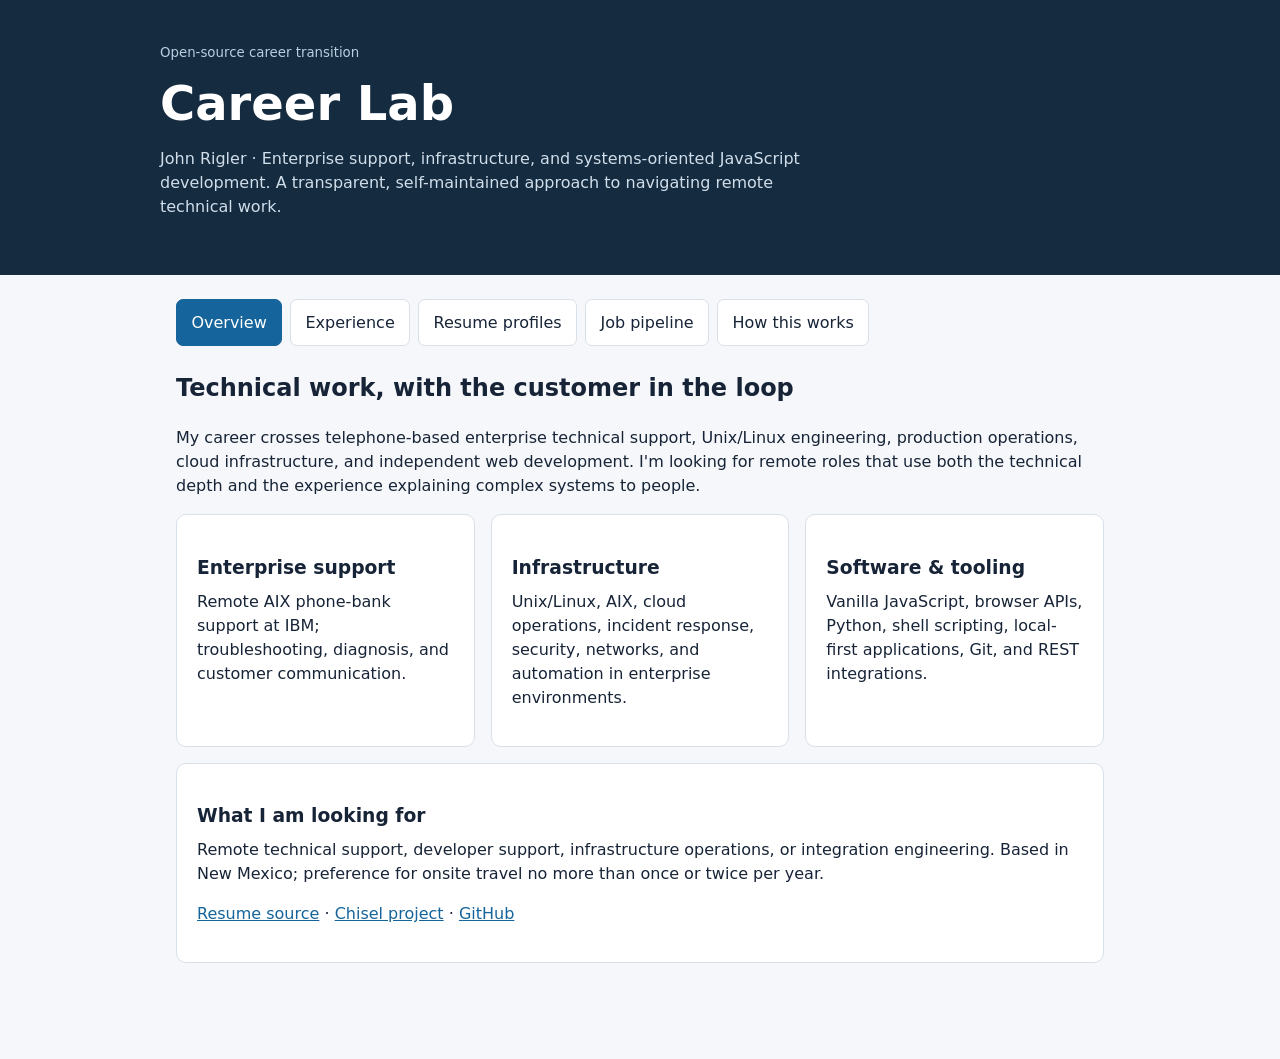
==== career/index.html @ 7d87a3d7 "Build portable vanilla JS career dashboard with private local job pipeline" ====
<!doctype html>
<html lang="en"><head><meta charset="utf-8"><meta name="viewport" content="width=device-width,initial-scale=1">
<title>Career Lab | John Rigler</title>
<style>
:root{font-family:system-ui,-apple-system,sans-serif;color-scheme:light;--ink:#172437;--muted:#586779;--bg:#f5f7fa;--line:#d8e0e9;--accent:#15649b}*{box-sizing:border-box}body{margin:0;background:var(--bg);color:var(--ink);line-height:1.5}header{padding:2.5rem max(1rem,calc((100vw - 960px)/2));background:#152b40;color:white}header p{max-width:650px;color:#d0deea}h1{font-size:clamp(2rem,5vw,3rem);margin:.2rem 0}main{max-width:960px;margin:auto;padding:1.5rem 1rem 5rem}nav{display:flex;flex-wrap:wrap;gap:.5rem;margin-bottom:1.5rem}button,.button{background:white;border:1px solid var(--line);border-radius:7px;padding:.65rem .9rem;color:var(--ink);font:inherit;cursor:pointer}button.active,button.primary{background:var(--accent);color:white;border-color:var(--accent)}a{color:var(--accent)}section[hidden]{display:none}article,.panel{background:white;border:1px solid var(--line);border-radius:10px;padding:1.25rem;margin:1rem 0}h2{margin-top:0}h3{margin-bottom:.25rem}p{margin:.5rem 0 1rem}.muted,small{color:var(--muted)}.grid{display:grid;grid-template-columns:repeat(auto-fit,minmax(240px,1fr));gap:1rem}.grid article{margin:0}label{display:block;font-weight:600;margin:.75rem 0 .25rem}input,select,textarea{font:inherit;width:100%;border:1px solid #b7c5d2;padding:.65rem;border-radius:6px;background:white}textarea{min-height:85px}.actions{display:flex;gap:.5rem;flex-wrap:wrap;margin-top:1rem}.job{display:flex;justify-content:space-between;align-items:start;gap:1rem}.job h3{margin-top:0;overflow-wrap:anywhere}.badge{color:#36506b;background:#eaf1f7;border-radius:50px;padding:.2rem .6rem;font-size:.8rem;white-space:nowrap}.notice{border-left:4px solid #97701c;padding:.7rem 1rem;background:#fff8e7}ul{padding-left:1.3rem}@media print{header,nav,.no-print,#pipeline,#process{display:none!important}main{padding:0}article{break-inside:avoid;border:0;padding:.4rem 0}}
</style></head><body>
<header><small style="color:#b9cedf">Open-source career transition</small><h1>Career Lab</h1><p>John Rigler · Enterprise support, infrastructure, and systems-oriented JavaScript development. A transparent, self-maintained approach to navigating remote technical work.</p></header>
<main>
<nav aria-label="Sections"><button class="active" data-tab="overview">Overview</button><button data-tab="experience">Experience</button><button data-tab="profiles">Resume profiles</button><button data-tab="pipeline">Job pipeline</button><button data-tab="process">How this works</button></nav>
<section id="overview"><h2>Technical work, with the customer in the loop</h2><p>My career crosses telephone-based enterprise technical support, Unix/Linux engineering, production operations, cloud infrastructure, and independent web development. I'm looking for remote roles that use both the technical depth and the experience explaining complex systems to people.</p><div class="grid"><article><h3>Enterprise support</h3><p>Remote AIX phone-bank support at IBM; troubleshooting, diagnosis, and customer communication.</p></article><article><h3>Infrastructure</h3><p>Unix/Linux, AIX, cloud operations, incident response, security, networks, and automation in enterprise environments.</p></article><article><h3>Software & tooling</h3><p>Vanilla JavaScript, browser APIs, Python, shell scripting, local-first applications, Git, and REST integrations.</p></article></div><article><h3>What I am looking for</h3><p>Remote technical support, developer support, infrastructure operations, or integration engineering. Based in New Mexico; preference for onsite travel no more than once or twice per year.</p><p><a href="https://github.com/johnrigler/resume">Resume source</a> · <a href="https://github.com/johnrigler/chisel">Chisel project</a> · <a href="https://github.com/johnrigler">GitHub</a></p></article></section>
<section id="experience" hidden><h2>Selected experience</h2><article><h3>Acoma Business Enterprises · 2025–present</h3><p>Cashier / food service. Current customer-facing employment in the Pueblo of Acoma, New Mexico.</p></article><article><h3>Chisel / Ledger Liberty · 2024–present</h3><p>Independent, browser-first JavaScript systems, APIs, cryptographic transaction tooling, and local-first deployment research.</p></article><article><h3>Total Ancillary · 2022–2024</h3><p>Contract technology architecture and cloud deployment in healthcare technology.</p></article><article><h3>Coinbase · 2021–2022</h3><p>Site reliability and back-end infrastructure work supporting deployment and production operations.</p></article><article><h3>IBM and IBM SoftLayer · earlier roles</h3><p>Remote telephone-bank AIX technical support; Unix engineering, cloud infrastructure, production support, security and automation.</p><p class="muted">This is a selective public overview, not a complete employment chronology. Full factual dates are available on appropriate application forms.</p></article></section>
<section id="profiles" hidden><h2>Resume profiles</h2><p class="muted">Different summaries of the same factual experience. These are positioning drafts, not fabricated titles or employment dates.</p><div class="grid"><article><h3>Enterprise Support</h3><p>Technical escalation, remote AIX phone support, customer communication, root cause analysis, Linux, APIs, and operations.</p><button class="copy" data-profile="support">Copy summary</button></article><article><h3>Infrastructure / DevOps</h3><p>Linux/AIX, cloud, security, incident response, automation, production reliability and integration.</p><button class="copy" data-profile="infra">Copy summary</button></article><article><h3>Customer Service</h3><p>Current customer-facing employment, remote technical phone support, calm troubleshooting and documentation.</p><button class="copy" data-profile="service">Copy summary</button></article></div><div class="actions no-print"><button onclick="window.print()">Print current page</button><a href="https://github.com/johnrigler/resume/tree/master/career">View source and scorecard</a></div></section>
<section id="pipeline" hidden><h2>Private job pipeline</h2><p class="notice"><strong>Stored only in this browser.</strong> Job entries are not uploaded to GitHub or any server. Export JSON regularly to preserve your records, especially if you change devices. This is not encrypted storage. Do not enter personal or sensitive information.</p>
<form id="job-form" class="panel"><div class="grid"><div><label for="company">Company</label><input id="company" required maxlength="100"></div><div><label for="role">Role</label><input id="role" required maxlength="140"></div><div><label for="url">Job URL</label><input id="url" type="url" placeholder="https://..."></div><div><label for="status">Status</label><select id="status"><option>Researching</option><option>Ready</option><option>Applied</option><option>Interview</option><option>Offer</option><option>Closed</option></select></div><div><label for="travel">Travel / remote restrictions</label><input id="travel" placeholder="Unknown"></div><div><label for="pay">Base pay</label><input id="pay" placeholder="Unknown"></div></div><label for="notes">Next action / notes (non-sensitive)</label><textarea id="notes"></textarea><div class="actions"><button class="primary" type="submit">Save opportunity</button><button type="reset">Clear form</button></div></form>
<div class="actions no-print"><button id="export">Export JSON</button><button id="import">Import JSON</button><input id="import-file" type="file" accept="application/json,.json" hidden></div><div id="jobs" aria-live="polite"></div></section>
<section id="process" hidden><h2>Why the process is public</h2><p>After years in large enterprise infrastructure and subsequent independent development, I wanted a structured way to return to remote technical employment. Instead of treating each posting as an isolated form, I built a small system for assessing roles, selecting truthful career evidence, and tracking next actions.</p><article><h3>Design principles</h3><ul><li>Static HTML, CSS, and vanilla JavaScript; no Node or backend required.</li><li>Public case study and experience summaries are deliberately separate from private job records.</li><li>Browser-only pipeline with explicit JSON export/import; no telemetry or accounts.</li><li>Readable source, portable files, and no vendor-specific build system.</li><li>GitHub Issues can track public development tasks, not private recruiting conversations.</li></ul></article><p>This project is itself a demonstration of applied troubleshooting, information architecture, and lightweight software design. <a href="https://github.com/johnrigler/resume/tree/master/career">Inspect the source and workflow</a>.</p></section>
</main><script>
'use strict';
const $=id=>document.getElementById(id), key='career-lab-jobs-v1';
const summaries={support:'Enterprise technical support engineer with remote telephone-based AIX support at IBM, production troubleshooting, Linux/Unix and cloud experience, and current customer-facing employment. Comfortable diagnosing complex systems and communicating technical findings clearly.',infra:'Infrastructure and production operations engineer experienced with AIX, Linux, cloud platforms, networking, security remediation, automation, CI/CD, incident response, and JavaScript/Python tooling.',service:'Customer-facing employee with remote telephone-based enterprise technical support experience, technical troubleshooting background, and current cashier/food-service responsibilities. Interested in reliable remote service and support work.'};
document.querySelectorAll('[data-tab]').forEach(btn=>btn.addEventListener('click',()=>{document.querySelectorAll('[data-tab]').forEach(b=>b.classList.toggle('active',b===btn));document.querySelectorAll('main section').forEach(s=>s.hidden=s.id!==btn.dataset.tab);}));
document.querySelectorAll('.copy').forEach(b=>b.addEventListener('click',async()=>{try{await navigator.clipboard.writeText(summaries[b.dataset.profile]);b.textContent='Copied';}catch{prompt('Copy summary',summaries[b.dataset.profile]);}}));
let entries=[];try{const saved=JSON.parse(localStorage.getItem(key)||'[]');if(Array.isArray(saved))entries=saved;}catch{}
function persist(){localStorage.setItem(key,JSON.stringify(entries));render();}
function safeUrl(url){try{const u=new URL(url);return ['https:','http:'].includes(u.protocol)?u.href:null;}catch{return null;}}
function render(){const root=$('jobs');root.replaceChildren();if(!entries.length){const p=document.createElement('p');p.className='muted';p.textContent='No saved opportunities yet.';root.append(p);}entries.forEach(item=>{const article=document.createElement('article');article.className='job';const info=document.createElement('div'),h=document.createElement('h3');h.textContent=item.company+' · '+item.role;info.append(h);const p=document.createElement('p');p.textContent=[item.pay,item.travel,item.notes].filter(Boolean).join(' | ');info.append(p);if(safeUrl(item.url)){const link=document.createElement('a');link.href=safeUrl(item.url);link.target='_blank';link.rel='noopener noreferrer';link.textContent='Open posting';info.append(link);}const side=document.createElement('div'),status=document.createElement('span');status.className='badge';status.textContent=item.status;const del=document.createElement('button');del.textContent='Delete';del.style.display='block';del.style.marginTop='.5rem';del.addEventListener('click',()=>{if(confirm('Delete this local opportunity?')){entries=entries.filter(x=>x.id!==item.id);persist();}});side.append(status,del);article.append(info,side);root.append(article);});}
$('job-form').addEventListener('submit',ev=>{ev.preventDefault();const val=id=>$(id).value.trim();entries.unshift({id:crypto.randomUUID?crypto.randomUUID():String(Date.now())+String(Math.random()),company:val('company'),role:val('role'),url:val('url'),status:val('status'),travel:val('travel'),pay:val('pay'),notes:val('notes')});persist();ev.target.reset();});
$('export').addEventListener('click',()=>{const blob=new Blob([JSON.stringify({version:1,exportedAt:new Date().toISOString(),jobs:entries},null,2)],{type:'application/json'}),a=document.createElement('a'),url=URL.createObjectURL(blob);a.href=url;a.download='career-jobs.json';a.click();setTimeout(()=>URL.revokeObjectURL(url),1000);});
$('import').addEventListener('click',()=>$('import-file').click());
$('import-file').addEventListener('change',async ev=>{const file=ev.target.files[0];if(!file)return;try{const parsed=JSON.parse(await file.text());if(parsed.version!==1||!Array.isArray(parsed.jobs)||parsed.jobs.length>2000)throw Error('Invalid export');const sanitized=parsed.jobs.map(x=>({id:String(x.id||Math.random()),company:String(x.company||'').slice(0,100),role:String(x.role||'').slice(0,140),url:String(x.url||'').slice(0,2048),status:['Researching','Ready','Applied','Interview','Offer','Closed'].includes(x.status)?x.status:'Researching',travel:String(x.travel||'').slice(0,500),pay:String(x.pay||'').slice(0,200),notes:String(x.notes||'').slice(0,4000)}));if(confirm('Replace your current local pipeline with '+sanitized.length+' imported entries?')){entries=sanitized;persist();}}catch(e){alert('Could not import: '+e.message);}ev.target.value='';});render();
</script></body></html>
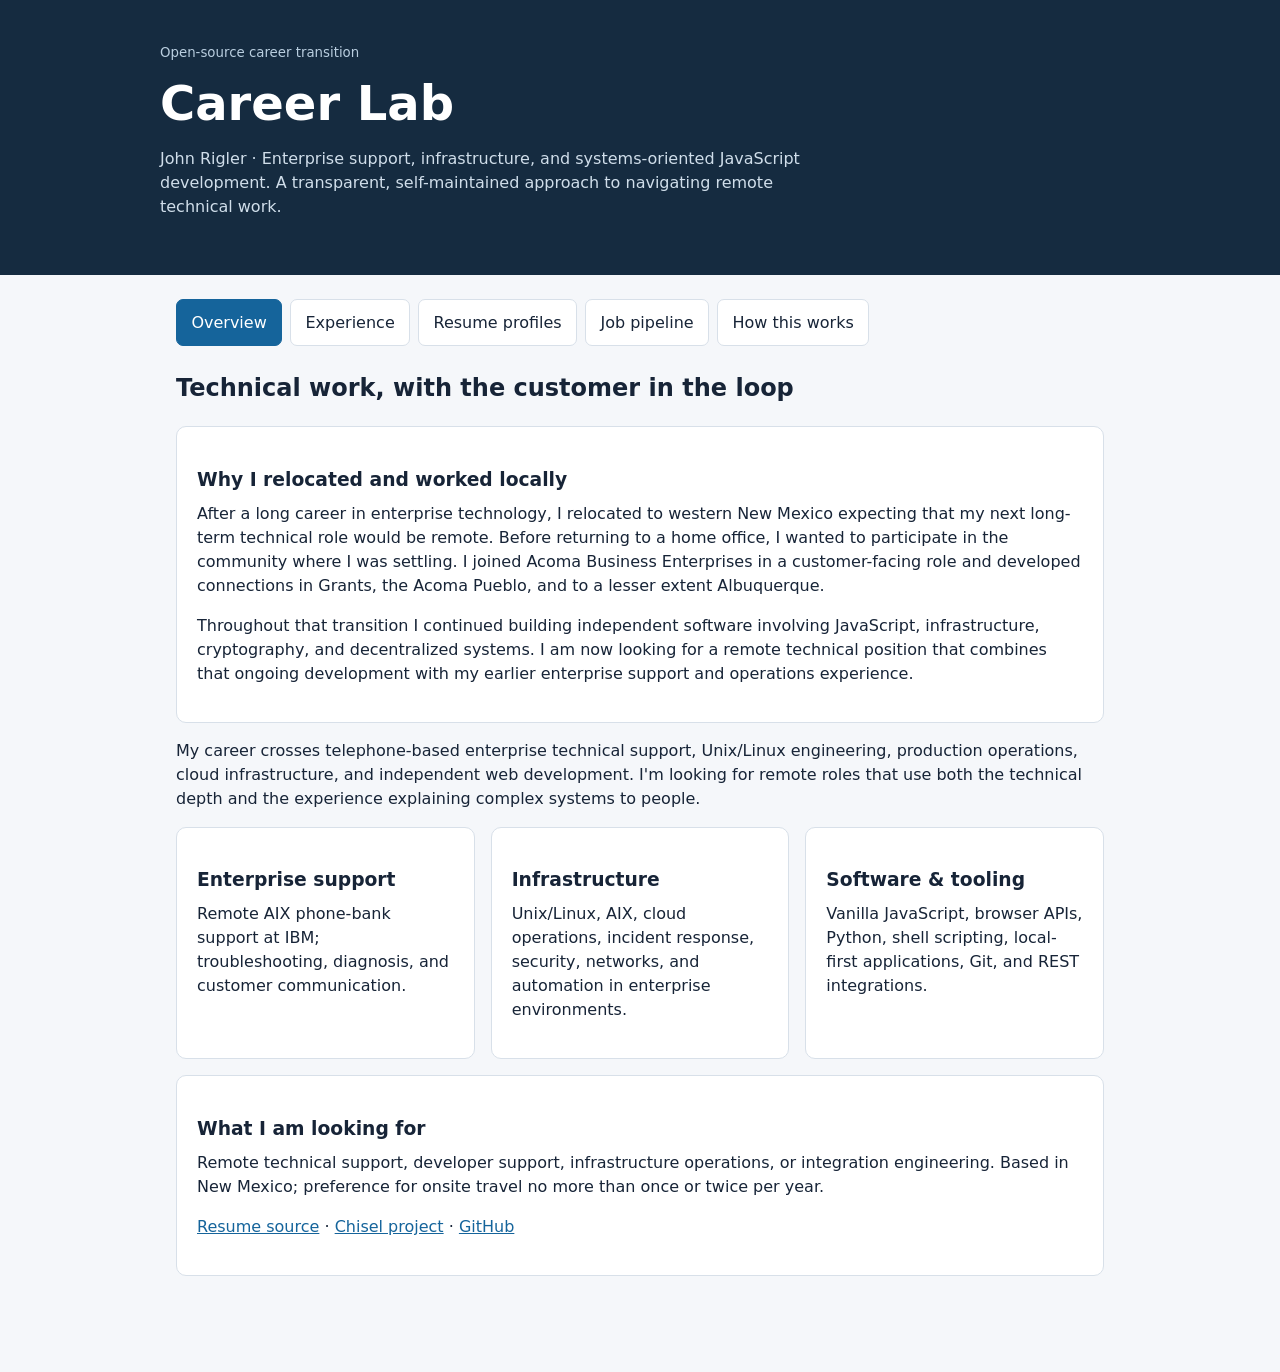
==== commit 918a0992: "Tell relocation and community connection story through Acoma work" ====
--- a/career/index.html
+++ b/career/index.html
@@ -7,7 +7,7 @@
 <header><small style="color:#b9cedf">Open-source career transition</small><h1>Career Lab</h1><p>John Rigler · Enterprise support, infrastructure, and systems-oriented JavaScript development. A transparent, self-maintained approach to navigating remote technical work.</p></header>
 <main>
 <nav aria-label="Sections"><button class="active" data-tab="overview">Overview</button><button data-tab="experience">Experience</button><button data-tab="profiles">Resume profiles</button><button data-tab="pipeline">Job pipeline</button><button data-tab="process">How this works</button></nav>
-<section id="overview"><h2>Technical work, with the customer in the loop</h2><p>My career crosses telephone-based enterprise technical support, Unix/Linux engineering, production operations, cloud infrastructure, and independent web development. I'm looking for remote roles that use both the technical depth and the experience explaining complex systems to people.</p><div class="grid"><article><h3>Enterprise support</h3><p>Remote AIX phone-bank support at IBM; troubleshooting, diagnosis, and customer communication.</p></article><article><h3>Infrastructure</h3><p>Unix/Linux, AIX, cloud operations, incident response, security, networks, and automation in enterprise environments.</p></article><article><h3>Software & tooling</h3><p>Vanilla JavaScript, browser APIs, Python, shell scripting, local-first applications, Git, and REST integrations.</p></article></div><article><h3>What I am looking for</h3><p>Remote technical support, developer support, infrastructure operations, or integration engineering. Based in New Mexico; preference for onsite travel no more than once or twice per year.</p><p><a href="https://github.com/johnrigler/resume">Resume source</a> · <a href="https://github.com/johnrigler/chisel">Chisel project</a> · <a href="https://github.com/johnrigler">GitHub</a></p></article></section>
+<section id="overview"><h2>Technical work, with the customer in the loop</h2><article><h3>Why I relocated and worked locally</h3><p>After a long career in enterprise technology, I relocated to western New Mexico expecting that my next long-term technical role would be remote. Before returning to a home office, I wanted to participate in the community where I was settling. I joined Acoma Business Enterprises in a customer-facing role and developed connections in Grants, the Acoma Pueblo, and to a lesser extent Albuquerque.</p><p>Throughout that transition I continued building independent software involving JavaScript, infrastructure, cryptography, and decentralized systems. I am now looking for a remote technical position that combines that ongoing development with my earlier enterprise support and operations experience.</p></article><p>My career crosses telephone-based enterprise technical support, Unix/Linux engineering, production operations, cloud infrastructure, and independent web development. I'm looking for remote roles that use both the technical depth and the experience explaining complex systems to people.</p><div class="grid"><article><h3>Enterprise support</h3><p>Remote AIX phone-bank support at IBM; troubleshooting, diagnosis, and customer communication.</p></article><article><h3>Infrastructure</h3><p>Unix/Linux, AIX, cloud operations, incident response, security, networks, and automation in enterprise environments.</p></article><article><h3>Software & tooling</h3><p>Vanilla JavaScript, browser APIs, Python, shell scripting, local-first applications, Git, and REST integrations.</p></article></div><article><h3>What I am looking for</h3><p>Remote technical support, developer support, infrastructure operations, or integration engineering. Based in New Mexico; preference for onsite travel no more than once or twice per year.</p><p><a href="https://github.com/johnrigler/resume">Resume source</a> · <a href="https://github.com/johnrigler/chisel">Chisel project</a> · <a href="https://github.com/johnrigler">GitHub</a></p></article></section>
 <section id="experience" hidden><h2>Selected experience</h2><article><h3>Acoma Business Enterprises · 2025–present</h3><p>Cashier / food service. Current customer-facing employment in the Pueblo of Acoma, New Mexico.</p></article><article><h3>Chisel / Ledger Liberty · 2024–present</h3><p>Independent, browser-first JavaScript systems, APIs, cryptographic transaction tooling, and local-first deployment research.</p></article><article><h3>Total Ancillary · 2022–2024</h3><p>Contract technology architecture and cloud deployment in healthcare technology.</p></article><article><h3>Coinbase · 2021–2022</h3><p>Site reliability and back-end infrastructure work supporting deployment and production operations.</p></article><article><h3>IBM and IBM SoftLayer · earlier roles</h3><p>Remote telephone-bank AIX technical support; Unix engineering, cloud infrastructure, production support, security and automation.</p><p class="muted">This is a selective public overview, not a complete employment chronology. Full factual dates are available on appropriate application forms.</p></article></section>
 <section id="profiles" hidden><h2>Resume profiles</h2><p class="muted">Different summaries of the same factual experience. These are positioning drafts, not fabricated titles or employment dates.</p><div class="grid"><article><h3>Enterprise Support</h3><p>Technical escalation, remote AIX phone support, customer communication, root cause analysis, Linux, APIs, and operations.</p><button class="copy" data-profile="support">Copy summary</button></article><article><h3>Infrastructure / DevOps</h3><p>Linux/AIX, cloud, security, incident response, automation, production reliability and integration.</p><button class="copy" data-profile="infra">Copy summary</button></article><article><h3>Customer Service</h3><p>Current customer-facing employment, remote technical phone support, calm troubleshooting and documentation.</p><button class="copy" data-profile="service">Copy summary</button></article></div><div class="actions no-print"><button onclick="window.print()">Print current page</button><a href="https://github.com/johnrigler/resume/tree/master/career">View source and scorecard</a></div></section>
 <section id="pipeline" hidden><h2>Private job pipeline</h2><p class="notice"><strong>Stored only in this browser.</strong> Job entries are not uploaded to GitHub or any server. Export JSON regularly to preserve your records, especially if you change devices. This is not encrypted storage. Do not enter personal or sensitive information.</p>
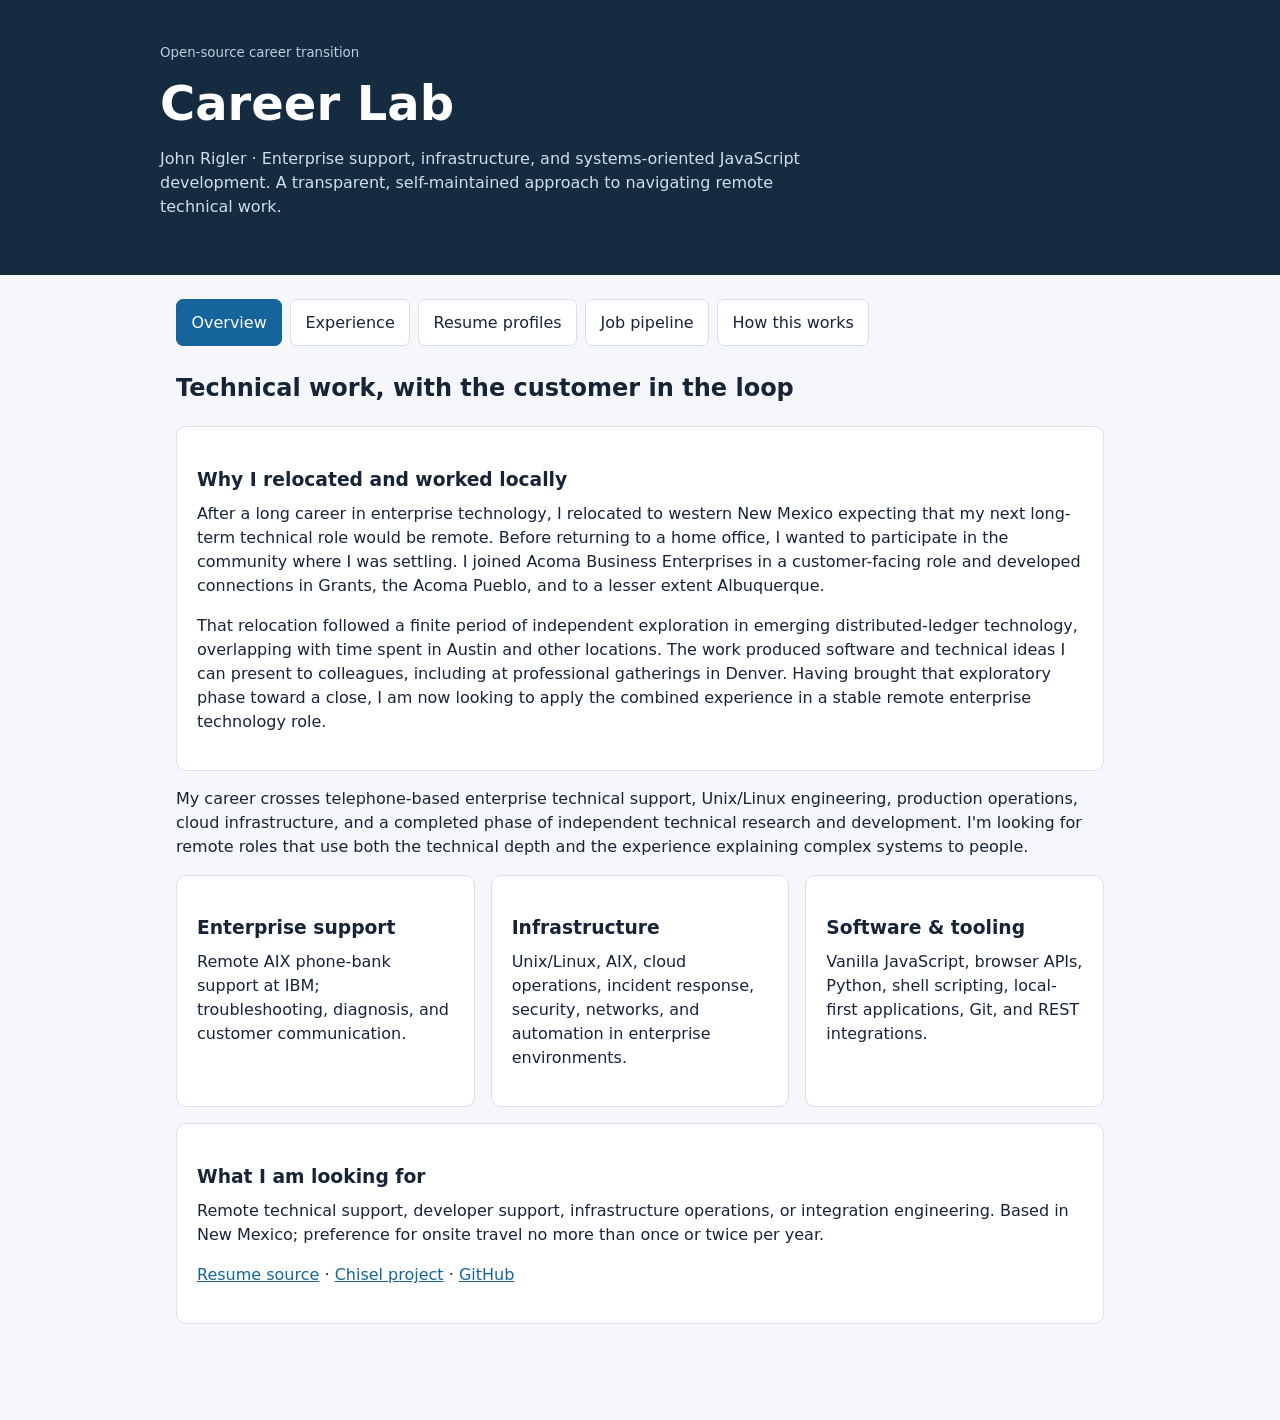
==== commit 12f70a5a: "Describe finite independent research phase and geographic transition" ====
--- a/career/index.html
+++ b/career/index.html
@@ -7,13 +7,13 @@
 <header><small style="color:#b9cedf">Open-source career transition</small><h1>Career Lab</h1><p>John Rigler · Enterprise support, infrastructure, and systems-oriented JavaScript development. A transparent, self-maintained approach to navigating remote technical work.</p></header>
 <main>
 <nav aria-label="Sections"><button class="active" data-tab="overview">Overview</button><button data-tab="experience">Experience</button><button data-tab="profiles">Resume profiles</button><button data-tab="pipeline">Job pipeline</button><button data-tab="process">How this works</button></nav>
-<section id="overview"><h2>Technical work, with the customer in the loop</h2><article><h3>Why I relocated and worked locally</h3><p>After a long career in enterprise technology, I relocated to western New Mexico expecting that my next long-term technical role would be remote. Before returning to a home office, I wanted to participate in the community where I was settling. I joined Acoma Business Enterprises in a customer-facing role and developed connections in Grants, the Acoma Pueblo, and to a lesser extent Albuquerque.</p><p>Throughout that transition I continued building independent software involving JavaScript, infrastructure, cryptography, and decentralized systems. I am now looking for a remote technical position that combines that ongoing development with my earlier enterprise support and operations experience.</p></article><p>My career crosses telephone-based enterprise technical support, Unix/Linux engineering, production operations, cloud infrastructure, and independent web development. I'm looking for remote roles that use both the technical depth and the experience explaining complex systems to people.</p><div class="grid"><article><h3>Enterprise support</h3><p>Remote AIX phone-bank support at IBM; troubleshooting, diagnosis, and customer communication.</p></article><article><h3>Infrastructure</h3><p>Unix/Linux, AIX, cloud operations, incident response, security, networks, and automation in enterprise environments.</p></article><article><h3>Software & tooling</h3><p>Vanilla JavaScript, browser APIs, Python, shell scripting, local-first applications, Git, and REST integrations.</p></article></div><article><h3>What I am looking for</h3><p>Remote technical support, developer support, infrastructure operations, or integration engineering. Based in New Mexico; preference for onsite travel no more than once or twice per year.</p><p><a href="https://github.com/johnrigler/resume">Resume source</a> · <a href="https://github.com/johnrigler/chisel">Chisel project</a> · <a href="https://github.com/johnrigler">GitHub</a></p></article></section>
-<section id="experience" hidden><h2>Selected experience</h2><article><h3>Acoma Business Enterprises · 2025–present</h3><p>Cashier / food service. Current customer-facing employment in the Pueblo of Acoma, New Mexico.</p></article><article><h3>Chisel / Ledger Liberty · 2024–present</h3><p>Independent, browser-first JavaScript systems, APIs, cryptographic transaction tooling, and local-first deployment research.</p></article><article><h3>Total Ancillary · 2022–2024</h3><p>Contract technology architecture and cloud deployment in healthcare technology.</p></article><article><h3>Coinbase · 2021–2022</h3><p>Site reliability and back-end infrastructure work supporting deployment and production operations.</p></article><article><h3>IBM and IBM SoftLayer · earlier roles</h3><p>Remote telephone-bank AIX technical support; Unix engineering, cloud infrastructure, production support, security and automation.</p><p class="muted">This is a selective public overview, not a complete employment chronology. Full factual dates are available on appropriate application forms.</p></article></section>
+<section id="overview"><h2>Technical work, with the customer in the loop</h2><article><h3>Why I relocated and worked locally</h3><p>After a long career in enterprise technology, I relocated to western New Mexico expecting that my next long-term technical role would be remote. Before returning to a home office, I wanted to participate in the community where I was settling. I joined Acoma Business Enterprises in a customer-facing role and developed connections in Grants, the Acoma Pueblo, and to a lesser extent Albuquerque.</p><p>That relocation followed a finite period of independent exploration in emerging distributed-ledger technology, overlapping with time spent in Austin and other locations. The work produced software and technical ideas I can present to colleagues, including at professional gatherings in Denver. Having brought that exploratory phase toward a close, I am now looking to apply the combined experience in a stable remote enterprise technology role.</p></article><p>My career crosses telephone-based enterprise technical support, Unix/Linux engineering, production operations, cloud infrastructure, and a completed phase of independent technical research and development. I'm looking for remote roles that use both the technical depth and the experience explaining complex systems to people.</p><div class="grid"><article><h3>Enterprise support</h3><p>Remote AIX phone-bank support at IBM; troubleshooting, diagnosis, and customer communication.</p></article><article><h3>Infrastructure</h3><p>Unix/Linux, AIX, cloud operations, incident response, security, networks, and automation in enterprise environments.</p></article><article><h3>Software & tooling</h3><p>Vanilla JavaScript, browser APIs, Python, shell scripting, local-first applications, Git, and REST integrations.</p></article></div><article><h3>What I am looking for</h3><p>Remote technical support, developer support, infrastructure operations, or integration engineering. Based in New Mexico; preference for onsite travel no more than once or twice per year.</p><p><a href="https://github.com/johnrigler/resume">Resume source</a> · <a href="https://github.com/johnrigler/chisel">Chisel project</a> · <a href="https://github.com/johnrigler">GitHub</a></p></article></section>
+<section id="experience" hidden><h2>Selected experience</h2><article><h3>Acoma Business Enterprises · 2025–present</h3><p>Cashier / food service. Current customer-facing employment in the Pueblo of Acoma, New Mexico.</p></article><article><h3>Chisel / Ledger Liberty · Independent research phase</h3><p>Browser-first JavaScript systems, APIs, cryptographic transaction tooling, and local-first deployment research. The principal exploratory development phase has drawn to a close; the work remains available for demonstration and technical discussion.</p></article><article><h3>Total Ancillary · 2022–2024</h3><p>Contract technology architecture and cloud deployment in healthcare technology.</p></article><article><h3>Coinbase · 2021–2022</h3><p>Site reliability and back-end infrastructure work supporting deployment and production operations.</p></article><article><h3>IBM and IBM SoftLayer · earlier roles</h3><p>Remote telephone-bank AIX technical support; Unix engineering, cloud infrastructure, production support, security and automation.</p><p class="muted">This is a selective public overview, not a complete employment chronology. Full factual dates are available on appropriate application forms.</p></article></section>
 <section id="profiles" hidden><h2>Resume profiles</h2><p class="muted">Different summaries of the same factual experience. These are positioning drafts, not fabricated titles or employment dates.</p><div class="grid"><article><h3>Enterprise Support</h3><p>Technical escalation, remote AIX phone support, customer communication, root cause analysis, Linux, APIs, and operations.</p><button class="copy" data-profile="support">Copy summary</button></article><article><h3>Infrastructure / DevOps</h3><p>Linux/AIX, cloud, security, incident response, automation, production reliability and integration.</p><button class="copy" data-profile="infra">Copy summary</button></article><article><h3>Customer Service</h3><p>Current customer-facing employment, remote technical phone support, calm troubleshooting and documentation.</p><button class="copy" data-profile="service">Copy summary</button></article></div><div class="actions no-print"><button onclick="window.print()">Print current page</button><a href="https://github.com/johnrigler/resume/tree/master/career">View source and scorecard</a></div></section>
 <section id="pipeline" hidden><h2>Private job pipeline</h2><p class="notice"><strong>Stored only in this browser.</strong> Job entries are not uploaded to GitHub or any server. Export JSON regularly to preserve your records, especially if you change devices. This is not encrypted storage. Do not enter personal or sensitive information.</p>
 <form id="job-form" class="panel"><div class="grid"><div><label for="company">Company</label><input id="company" required maxlength="100"></div><div><label for="role">Role</label><input id="role" required maxlength="140"></div><div><label for="url">Job URL</label><input id="url" type="url" placeholder="https://..."></div><div><label for="status">Status</label><select id="status"><option>Researching</option><option>Ready</option><option>Applied</option><option>Interview</option><option>Offer</option><option>Closed</option></select></div><div><label for="travel">Travel / remote restrictions</label><input id="travel" placeholder="Unknown"></div><div><label for="pay">Base pay</label><input id="pay" placeholder="Unknown"></div></div><label for="notes">Next action / notes (non-sensitive)</label><textarea id="notes"></textarea><div class="actions"><button class="primary" type="submit">Save opportunity</button><button type="reset">Clear form</button></div></form>
 <div class="actions no-print"><button id="export">Export JSON</button><button id="import">Import JSON</button><input id="import-file" type="file" accept="application/json,.json" hidden></div><div id="jobs" aria-live="polite"></div></section>
-<section id="process" hidden><h2>Why the process is public</h2><p>After years in large enterprise infrastructure and subsequent independent development, I wanted a structured way to return to remote technical employment. Instead of treating each posting as an isolated form, I built a small system for assessing roles, selecting truthful career evidence, and tracking next actions.</p><article><h3>Design principles</h3><ul><li>Static HTML, CSS, and vanilla JavaScript; no Node or backend required.</li><li>Public case study and experience summaries are deliberately separate from private job records.</li><li>Browser-only pipeline with explicit JSON export/import; no telemetry or accounts.</li><li>Readable source, portable files, and no vendor-specific build system.</li><li>GitHub Issues can track public development tasks, not private recruiting conversations.</li></ul></article><p>This project is itself a demonstration of applied troubleshooting, information architecture, and lightweight software design. <a href="https://github.com/johnrigler/resume/tree/master/career">Inspect the source and workflow</a>.</p></section>
+<section id="process" hidden><h2>Why the process is public</h2><p>After years in enterprise infrastructure, a geographically mobile period of independent technology exploration, and a subsequent move to western New Mexico, I wanted a structured way to return to remote technical employment. Instead of treating each posting as an isolated form, I built a small system for assessing roles, selecting truthful career evidence, and tracking next actions.</p><article><h3>Design principles</h3><ul><li>Static HTML, CSS, and vanilla JavaScript; no Node or backend required.</li><li>Public case study and experience summaries are deliberately separate from private job records.</li><li>Browser-only pipeline with explicit JSON export/import; no telemetry or accounts.</li><li>Readable source, portable files, and no vendor-specific build system.</li><li>GitHub Issues can track public development tasks, not private recruiting conversations.</li></ul></article><p>This project is itself a demonstration of applied troubleshooting, information architecture, and lightweight software design. <a href="https://github.com/johnrigler/resume/tree/master/career">Inspect the source and workflow</a>.</p></section>
 </main><script>
 'use strict';
 const $=id=>document.getElementById(id), key='career-lab-jobs-v1';
